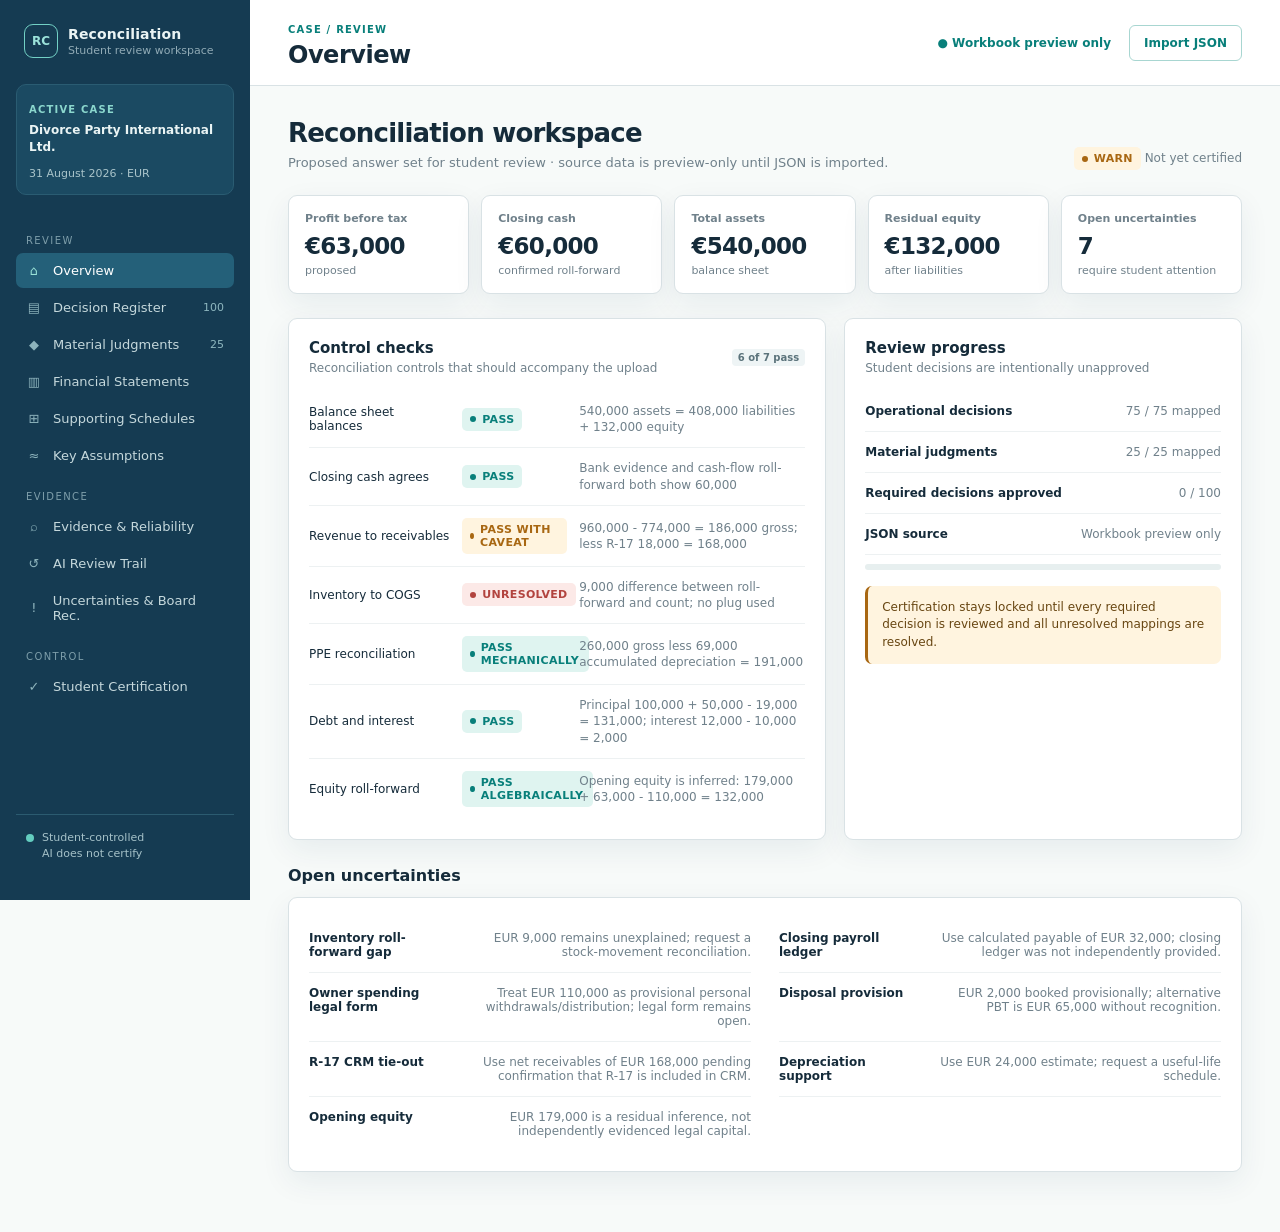
==== index.html @ c32bdc29 "Build reconciliation review application" ====
<!doctype html>
<html lang="en">
<head>
  <meta charset="UTF-8" />
  <meta name="viewport" content="width=device-width, initial-scale=1.0" />
  <title>Reconciliation Review | Student workspace</title>
  <meta name="description" content="Student-controlled financial crime scene reconciliation review workspace." />
  <link rel="stylesheet" href="styles.css" />
</head>
<body>
  <div class="app-shell">
    <aside class="sidebar">
      <div class="brand"><div class="brand-mark">RC</div><div><strong>Reconciliation</strong><span>Student review workspace</span></div></div>
      <div class="case-pill"><span class="eyebrow">ACTIVE CASE</span><strong>Divorce Party International Ltd.</strong><span>31 August 2026 · EUR</span></div>
      <nav id="nav" aria-label="Primary navigation">
        <div class="nav-section">Review</div>
        <button class="nav-item active" data-page="overview"><span>⌂</span>Overview</button>
        <button class="nav-item" data-page="decisions"><span>▤</span>Decision Register <em>100</em></button>
        <button class="nav-item" data-page="judgments"><span>◆</span>Material Judgments <em>25</em></button>
        <button class="nav-item" data-page="statements"><span>▥</span>Financial Statements</button>
        <button class="nav-item" data-page="schedules"><span>⊞</span>Supporting Schedules</button>
        <button class="nav-item" data-page="assumptions"><span>≈</span>Key Assumptions</button>
        <div class="nav-section">Evidence</div>
        <button class="nav-item" data-page="evidence"><span>⌕</span>Evidence & Reliability</button>
        <button class="nav-item" data-page="trail"><span>↺</span>AI Review Trail</button>
        <button class="nav-item" data-page="uncertainties"><span>!</span>Uncertainties & Board Rec.</button>
        <div class="nav-section">Control</div>
        <button class="nav-item" data-page="certification"><span>✓</span>Student Certification</button>
      </nav>
      <div class="sidebar-footer"><div class="security-dot"></div><span>Student-controlled<br/>AI does not certify</span></div>
    </aside>
    <main class="main-content">
      <header class="topbar"><div><span class="breadcrumb">CASE / REVIEW</span><h1 id="page-title">Overview</h1></div><div class="top-actions"><span id="source-status" class="save-state">● Workbook preview only</span><button class="button ghost" data-page="import">Import JSON</button></div></header>
      <div id="app" class="page-content"></div>
    </main>
  </div>
  <div id="toast" class="toast" role="status"></div>
  <input id="json-file" type="file" accept="application/json,.json" hidden />
  <script src="app.js"></script>
</body>
</html>
---- styles.css ----
:root{--ink:#152b3a;--muted:#70818b;--line:#d9e2e5;--paper:#f7faf9;--card:#fff;--teal:#087f7a;--teal-2:#dff4f0;--amber:#a86712;--amber-bg:#fff4df;--red:#b2433e;--red-bg:#fce9e7;--navy:#153b52;--shadow:0 10px 30px rgba(21,59,82,.07);font-family:Inter,ui-sans-serif,system-ui,-apple-system,"Segoe UI",sans-serif;color:var(--ink);background:var(--paper)}*{box-sizing:border-box}body{margin:0;background:var(--paper)}button,input,select{font:inherit}.app-shell{display:flex;min-height:100vh}.sidebar{width:250px;background:var(--navy);color:#eaf4f4;display:flex;flex-direction:column;padding:24px 16px;position:fixed;inset:0 auto 0 0}.brand{display:flex;gap:10px;align-items:center;margin:0 8px 26px}.brand-mark{width:34px;height:34px;border:1px solid #72d0c5;border-radius:9px;display:grid;place-items:center;color:#9be2da;font-weight:800;font-size:12px}.brand strong{display:block;font-size:14px;letter-spacing:.01em}.brand span{display:block;color:#91abb6;font-size:11px;margin-top:2px}.case-pill{background:#1b4a62;border:1px solid #2a5c72;border-radius:10px;padding:13px 12px;margin-bottom:22px}.case-pill strong{display:block;font-size:12px;line-height:1.45;margin:5px 0}.case-pill span:last-child{color:#a9c4ca;font-size:11px}.eyebrow,.breadcrumb{font-size:10px;letter-spacing:.12em;font-weight:800;color:var(--muted)}.case-pill .eyebrow{color:#8bd7cd}.nav-section{font-size:10px;text-transform:uppercase;letter-spacing:.14em;color:#7e9eaa;margin:18px 10px 7px}.nav-item{width:100%;border:0;background:transparent;color:#c5d8dc;text-align:left;display:flex;align-items:center;gap:11px;padding:10px 10px;border-radius:7px;cursor:pointer;font-size:13px;margin:2px 0}.nav-item span{color:#8db3bc;width:16px;text-align:center}.nav-item em{font-style:normal;margin-left:auto;color:#8eb7bf;font-size:11px}.nav-item:hover,.nav-item.active{background:#246079;color:#fff}.nav-item.active span{color:#9ae2d7}.sidebar-footer{margin-top:auto;border-top:1px solid #2b5b70;padding:15px 10px;display:flex;gap:8px;align-items:flex-start;color:#a5c1c8;font-size:11px;line-height:1.4}.security-dot{width:8px;height:8px;background:#63cdbf;border-radius:50%;margin-top:4px}.main-content{margin-left:250px;width:calc(100% - 250px);min-height:100vh}.topbar{height:86px;background:#fff;border-bottom:1px solid var(--line);display:flex;align-items:center;justify-content:space-between;padding:0 38px}.topbar h1{font-size:24px;line-height:1;margin:6px 0 0;letter-spacing:-.02em}.breadcrumb{color:var(--teal)}.top-actions{display:flex;align-items:center;gap:18px}.save-state{font-size:12px;color:var(--teal);font-weight:700}.button{border:0;border-radius:6px;padding:10px 14px;background:var(--teal);color:#fff;font-weight:700;font-size:12px;cursor:pointer}.button:hover{filter:brightness(.95)}.button.ghost{background:#fff;color:var(--teal);border:1px solid #a8d6d1}.button:disabled{opacity:.45;cursor:not-allowed}.page-content{padding:32px 38px 60px;max-width:1520px}.hero{display:flex;justify-content:space-between;align-items:flex-end;margin-bottom:25px}.hero h2{margin:0;font-size:26px;letter-spacing:-.03em}.hero p{margin:7px 0 0;color:var(--muted);font-size:13px}.hero-aside{font-size:12px;color:var(--muted)}.status{display:inline-flex;align-items:center;gap:6px;padding:5px 8px;border-radius:5px;font-size:11px;font-weight:800;letter-spacing:.03em;text-transform:uppercase}.status:before{content:"";width:6px;height:6px;border-radius:50%;background:currentColor}.pass{color:var(--teal);background:var(--teal-2)}.warn{color:var(--amber);background:var(--amber-bg)}.unresolved{color:var(--red);background:var(--red-bg)}.neutral{color:#667681;background:#edf2f4}.metrics{display:grid;grid-template-columns:repeat(5,1fr);gap:12px;margin-bottom:24px}.metric,.card{background:var(--card);border:1px solid var(--line);border-radius:9px;box-shadow:var(--shadow)}.metric{padding:16px}.metric-label{font-size:11px;color:var(--muted);font-weight:700}.metric-value{font-size:23px;font-weight:750;margin-top:8px;letter-spacing:-.03em}.metric-note{font-size:11px;color:var(--muted);margin-top:5px}.grid-2{display:grid;grid-template-columns:1.15fr .85fr;gap:18px}.card{padding:20px}.card h3{font-size:15px;margin:0 0 4px}.card-head{display:flex;justify-content:space-between;align-items:center;margin-bottom:16px}.card-sub{font-size:12px;color:var(--muted);margin:0}.check-row{display:grid;grid-template-columns:1fr 105px 1.6fr;gap:12px;align-items:center;padding:12px 0;border-bottom:1px solid #edf1f2;font-size:12px}.check-row:last-child{border-bottom:0}.check-row .comment{color:var(--muted);line-height:1.35}.list-row{display:flex;justify-content:space-between;gap:20px;padding:13px 0;border-bottom:1px solid #edf1f2;font-size:12px}.list-row:last-child{border-bottom:0}.list-row strong{font-size:12px}.list-row span{color:var(--muted);text-align:right;max-width:65%}.notice{padding:13px 14px;border-radius:7px;border-left:3px solid var(--amber);background:var(--amber-bg);color:#684612;font-size:12px;line-height:1.45}.section-title{font-size:16px;margin:26px 0 12px}.table-card{overflow:hidden;padding:0}.table-wrap{overflow:auto}.data-table{width:100%;border-collapse:collapse;min-width:1000px}.data-table th{font-size:10px;text-transform:uppercase;letter-spacing:.07em;color:#71838b;background:#f3f7f7;text-align:left;padding:12px 13px;border-bottom:1px solid var(--line);white-space:nowrap}.data-table td{padding:12px 13px;border-bottom:1px solid #e9eff0;font-size:12px;vertical-align:top;line-height:1.4}.data-table tr:last-child td{border-bottom:0}.data-table tr:hover td{background:#fbfdfd}.id{font-weight:800;color:var(--teal);white-space:nowrap}.muted{color:var(--muted)}.filters{display:flex;flex-wrap:wrap;gap:9px;margin:0 0 14px}.filters select,.filters input{border:1px solid var(--line);background:#fff;border-radius:6px;padding:9px 10px;font-size:12px;color:var(--ink)}.filters input{min-width:230px}.toolbar{display:flex;justify-content:space-between;align-items:center;margin-bottom:14px}.count{font-size:12px;color:var(--muted)}.accordion{border-top:1px solid var(--line)}.accordion summary{cursor:pointer;padding:15px 0;font-size:13px;font-weight:750;list-style:none;display:flex;justify-content:space-between}.accordion summary::-webkit-details-marker{display:none}.accordion summary:after{content:"+";font-size:16px;color:var(--muted)}details[open] summary:after{content:"−"}.accordion-body{padding:0 0 16px;color:#536872;font-size:12px;line-height:1.55}.two-col-list{display:grid;grid-template-columns:1fr 1fr;gap:0 28px}.statement-grid{display:grid;grid-template-columns:repeat(3,1fr);gap:18px}.statement-table{width:100%;border-collapse:collapse;font-size:12px}.statement-table td{padding:8px 0;border-bottom:1px solid #edf1f2}.statement-table td:last-child{text-align:right;font-variant-numeric:tabular-nums}.statement-table tr.total td{font-weight:800;border-top:1px solid var(--ink);border-bottom:0;padding-top:11px}.statement-table tr.emphasis td{font-weight:800;color:var(--teal)}.import-panel{max-width:900px}.dropzone{border:1px dashed #82bcb7;background:#f1fbf9;border-radius:9px;padding:34px;text-align:center;color:var(--muted);cursor:pointer}.dropzone strong{display:block;color:var(--ink);font-size:15px;margin-bottom:6px}.validation{margin-top:18px}.validation-item{display:flex;gap:10px;padding:11px 0;border-bottom:1px solid #edf1f2;font-size:12px}.validation-item .status{flex:none}.cert-box{border:1px solid #b6deda;background:#f1fbf9;border-radius:9px;padding:22px;max-width:850px}.cert-box h3{margin:0 0 8px}.cert-box p{font-size:13px;line-height:1.5;color:#4f6972}.cert-check{display:flex;gap:10px;align-items:flex-start;margin:18px 0;font-size:12px;line-height:1.4}.cert-check input{margin-top:2px;accent-color:var(--teal)}.empty{padding:28px;text-align:center;color:var(--muted);font-size:13px}.tag{display:inline-block;padding:3px 6px;background:#eef4f5;color:#5b737b;border-radius:4px;font-size:10px;font-weight:700}.mini-bar{height:6px;background:#e7efef;border-radius:10px;overflow:hidden;margin-top:9px}.mini-bar span{display:block;height:100%;background:var(--teal);border-radius:10px}.toast{position:fixed;right:25px;bottom:25px;background:var(--navy);color:#fff;border-radius:7px;padding:12px 15px;font-size:12px;opacity:0;transform:translateY(10px);transition:.2s;pointer-events:none}.toast.show{opacity:1;transform:translateY(0)}@media(max-width:980px){.sidebar{width:205px}.main-content{margin-left:205px;width:calc(100% - 205px)}.metrics{grid-template-columns:repeat(3,1fr)}.statement-grid,.grid-2{grid-template-columns:1fr}.topbar{padding:0 22px}.page-content{padding:25px 22px 50px}}@media(max-width:700px){.sidebar{position:static;width:100%;height:auto}.app-shell{display:block}.sidebar nav,.sidebar-footer{display:none}.case-pill{margin-bottom:0}.main-content{margin:0;width:100%}.topbar{height:78px;padding:0 16px}.top-actions .save-state{display:none}.page-content{padding:22px 16px 45px}.metrics{grid-template-columns:repeat(2,1fr)}.hero{display:block}.hero-aside{margin-top:12px}.two-col-list{grid-template-columns:1fr}}
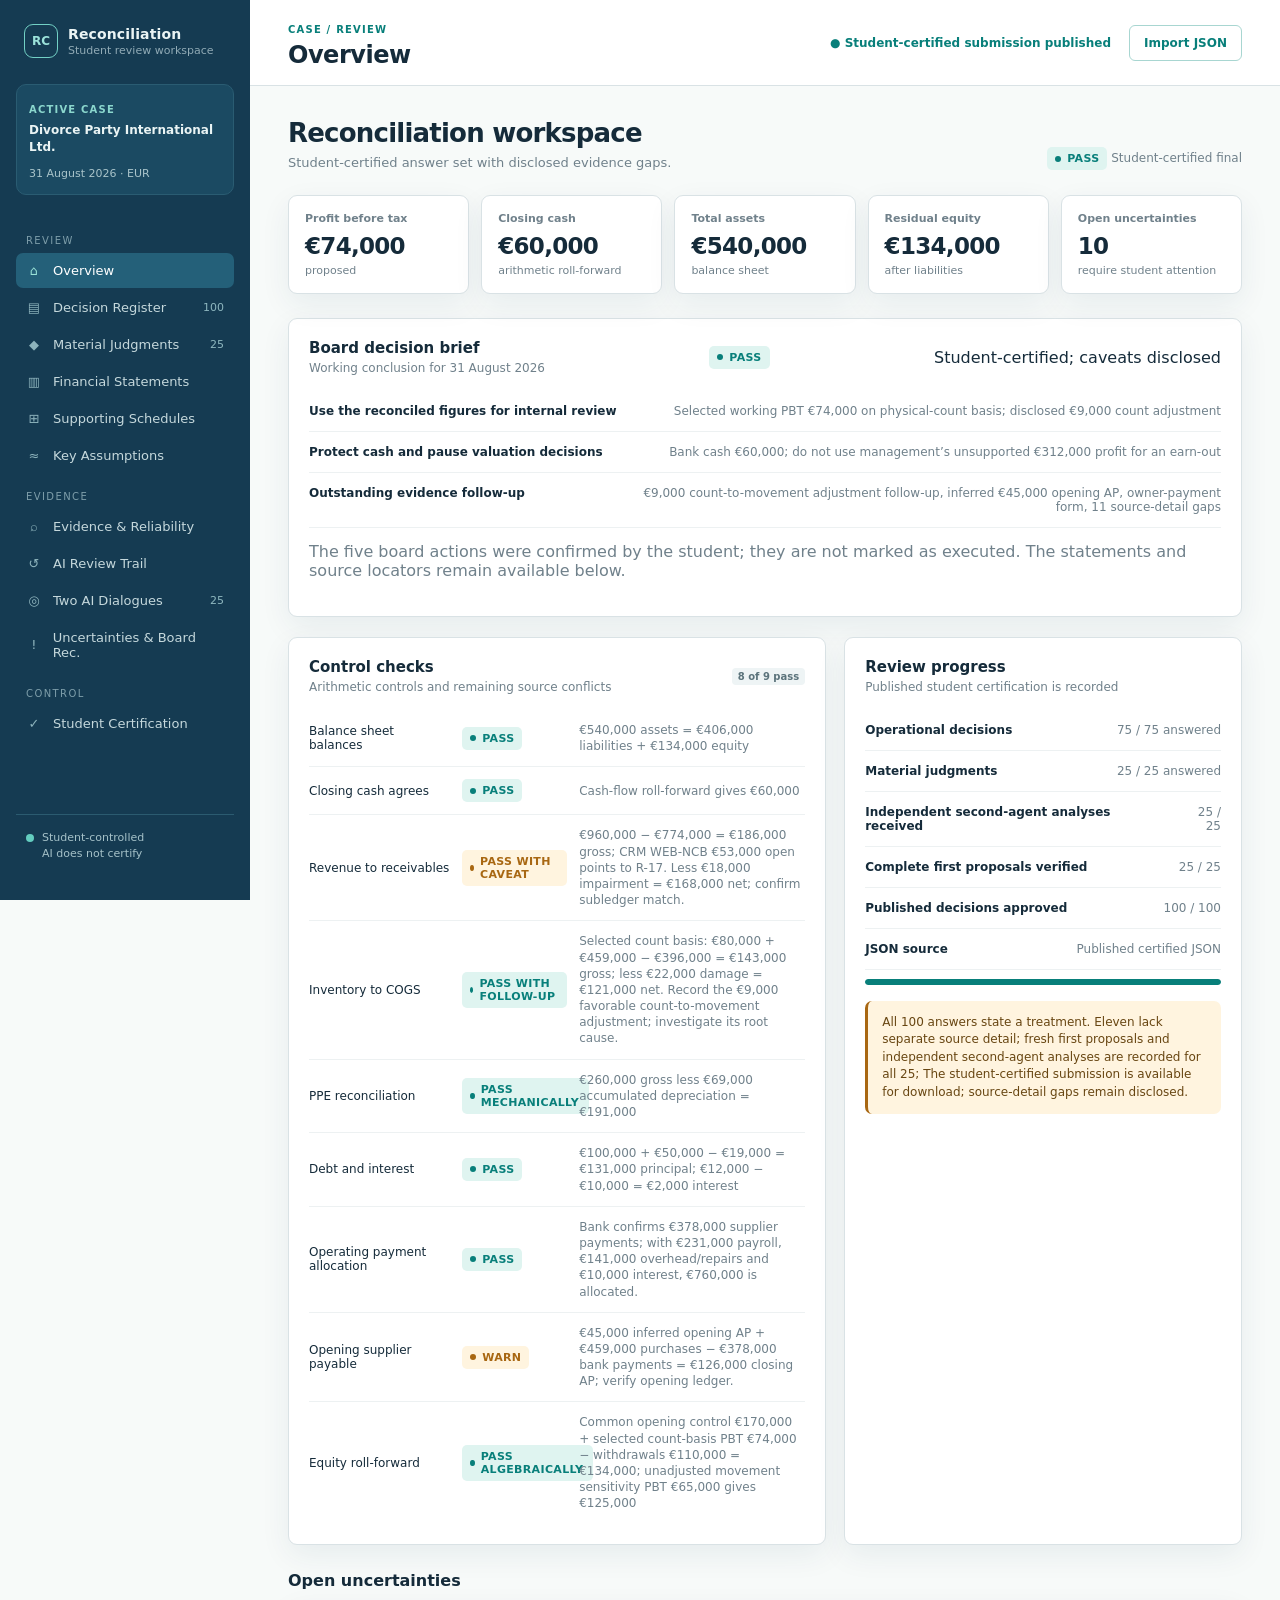
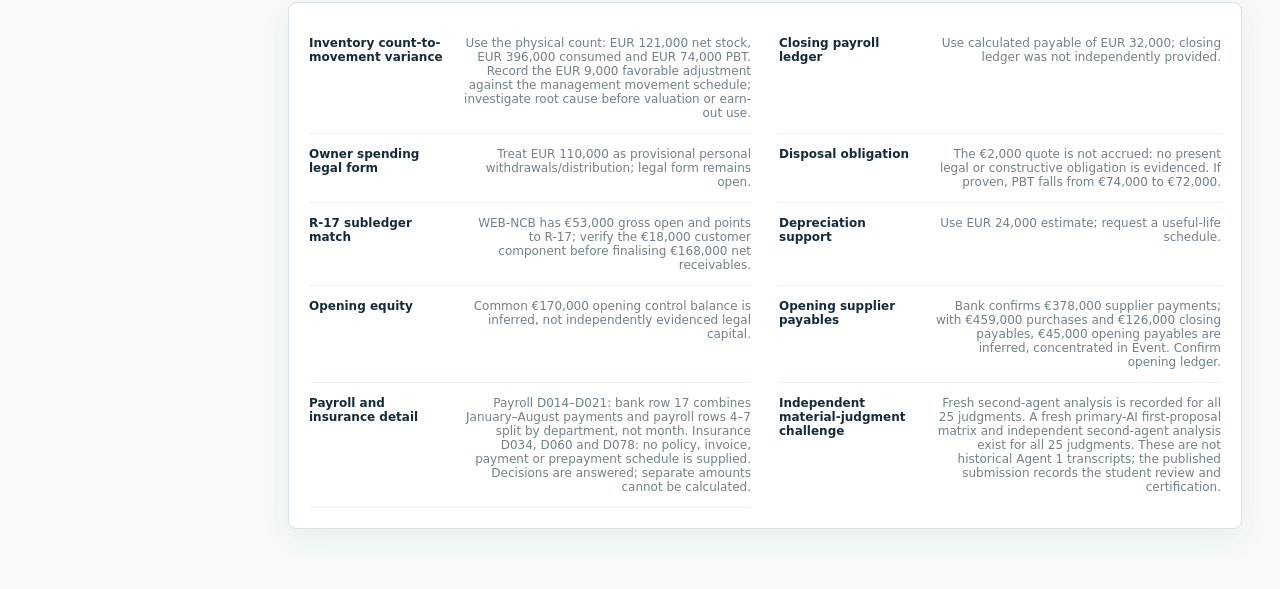
==== commit b8728d89: "Add two independent source-only AI dialogues and comparison" ====
--- a/index.html
+++ b/index.html
@@ -23,6 +23,7 @@
         <div class="nav-section">Evidence</div>
         <button class="nav-item" data-page="evidence"><span>⌕</span>Evidence & Reliability</button>
         <button class="nav-item" data-page="trail"><span>↺</span>AI Review Trail</button>
+        <button class="nav-item" data-page="dialogues"><span>◎</span>Two AI Dialogues <em>25</em></button>
         <button class="nav-item" data-page="uncertainties"><span>!</span>Uncertainties & Board Rec.</button>
         <div class="nav-section">Control</div>
         <button class="nav-item" data-page="certification"><span>✓</span>Student Certification</button>
--- a/styles.css
+++ b/styles.css
@@ -1 +1,8 @@
 :root{--ink:#152b3a;--muted:#70818b;--line:#d9e2e5;--paper:#f7faf9;--card:#fff;--teal:#087f7a;--teal-2:#dff4f0;--amber:#a86712;--amber-bg:#fff4df;--red:#b2433e;--red-bg:#fce9e7;--navy:#153b52;--shadow:0 10px 30px rgba(21,59,82,.07);font-family:Inter,ui-sans-serif,system-ui,-apple-system,"Segoe UI",sans-serif;color:var(--ink);background:var(--paper)}*{box-sizing:border-box}body{margin:0;background:var(--paper)}button,input,select{font:inherit}.app-shell{display:flex;min-height:100vh}.sidebar{width:250px;background:var(--navy);color:#eaf4f4;display:flex;flex-direction:column;padding:24px 16px;position:fixed;inset:0 auto 0 0}.brand{display:flex;gap:10px;align-items:center;margin:0 8px 26px}.brand-mark{width:34px;height:34px;border:1px solid #72d0c5;border-radius:9px;display:grid;place-items:center;color:#9be2da;font-weight:800;font-size:12px}.brand strong{display:block;font-size:14px;letter-spacing:.01em}.brand span{display:block;color:#91abb6;font-size:11px;margin-top:2px}.case-pill{background:#1b4a62;border:1px solid #2a5c72;border-radius:10px;padding:13px 12px;margin-bottom:22px}.case-pill strong{display:block;font-size:12px;line-height:1.45;margin:5px 0}.case-pill span:last-child{color:#a9c4ca;font-size:11px}.eyebrow,.breadcrumb{font-size:10px;letter-spacing:.12em;font-weight:800;color:var(--muted)}.case-pill .eyebrow{color:#8bd7cd}.nav-section{font-size:10px;text-transform:uppercase;letter-spacing:.14em;color:#7e9eaa;margin:18px 10px 7px}.nav-item{width:100%;border:0;background:transparent;color:#c5d8dc;text-align:left;display:flex;align-items:center;gap:11px;padding:10px 10px;border-radius:7px;cursor:pointer;font-size:13px;margin:2px 0}.nav-item span{color:#8db3bc;width:16px;text-align:center}.nav-item em{font-style:normal;margin-left:auto;color:#8eb7bf;font-size:11px}.nav-item:hover,.nav-item.active{background:#246079;color:#fff}.nav-item.active span{color:#9ae2d7}.sidebar-footer{margin-top:auto;border-top:1px solid #2b5b70;padding:15px 10px;display:flex;gap:8px;align-items:flex-start;color:#a5c1c8;font-size:11px;line-height:1.4}.security-dot{width:8px;height:8px;background:#63cdbf;border-radius:50%;margin-top:4px}.main-content{margin-left:250px;width:calc(100% - 250px);min-height:100vh}.topbar{height:86px;background:#fff;border-bottom:1px solid var(--line);display:flex;align-items:center;justify-content:space-between;padding:0 38px}.topbar h1{font-size:24px;line-height:1;margin:6px 0 0;letter-spacing:-.02em}.breadcrumb{color:var(--teal)}.top-actions{display:flex;align-items:center;gap:18px}.save-state{font-size:12px;color:var(--teal);font-weight:700}.button{border:0;border-radius:6px;padding:10px 14px;background:var(--teal);color:#fff;font-weight:700;font-size:12px;cursor:pointer}.button:hover{filter:brightness(.95)}.button.ghost{background:#fff;color:var(--teal);border:1px solid #a8d6d1}.button:disabled{opacity:.45;cursor:not-allowed}.page-content{padding:32px 38px 60px;max-width:1520px}.hero{display:flex;justify-content:space-between;align-items:flex-end;margin-bottom:25px}.hero h2{margin:0;font-size:26px;letter-spacing:-.03em}.hero p{margin:7px 0 0;color:var(--muted);font-size:13px}.hero-aside{font-size:12px;color:var(--muted)}.status{display:inline-flex;align-items:center;gap:6px;padding:5px 8px;border-radius:5px;font-size:11px;font-weight:800;letter-spacing:.03em;text-transform:uppercase}.status:before{content:"";width:6px;height:6px;border-radius:50%;background:currentColor}.pass{color:var(--teal);background:var(--teal-2)}.warn{color:var(--amber);background:var(--amber-bg)}.unresolved{color:var(--red);background:var(--red-bg)}.neutral{color:#667681;background:#edf2f4}.metrics{display:grid;grid-template-columns:repeat(5,1fr);gap:12px;margin-bottom:24px}.metric,.card{background:var(--card);border:1px solid var(--line);border-radius:9px;box-shadow:var(--shadow)}.metric{padding:16px}.metric-label{font-size:11px;color:var(--muted);font-weight:700}.metric-value{font-size:23px;font-weight:750;margin-top:8px;letter-spacing:-.03em}.metric-note{font-size:11px;color:var(--muted);margin-top:5px}.grid-2{display:grid;grid-template-columns:1.15fr .85fr;gap:18px}.card{padding:20px}.card h3{font-size:15px;margin:0 0 4px}.card-head{display:flex;justify-content:space-between;align-items:center;margin-bottom:16px}.card-sub{font-size:12px;color:var(--muted);margin:0}.check-row{display:grid;grid-template-columns:1fr 105px 1.6fr;gap:12px;align-items:center;padding:12px 0;border-bottom:1px solid #edf1f2;font-size:12px}.check-row:last-child{border-bottom:0}.check-row .comment{color:var(--muted);line-height:1.35}.list-row{display:flex;justify-content:space-between;gap:20px;padding:13px 0;border-bottom:1px solid #edf1f2;font-size:12px}.list-row:last-child{border-bottom:0}.list-row strong{font-size:12px}.list-row span{color:var(--muted);text-align:right;max-width:65%}.notice{padding:13px 14px;border-radius:7px;border-left:3px solid var(--amber);background:var(--amber-bg);color:#684612;font-size:12px;line-height:1.45}.section-title{font-size:16px;margin:26px 0 12px}.table-card{overflow:hidden;padding:0}.table-wrap{overflow:auto}.data-table{width:100%;border-collapse:collapse;min-width:1000px}.data-table th{font-size:10px;text-transform:uppercase;letter-spacing:.07em;color:#71838b;background:#f3f7f7;text-align:left;padding:12px 13px;border-bottom:1px solid var(--line);white-space:nowrap}.data-table td{padding:12px 13px;border-bottom:1px solid #e9eff0;font-size:12px;vertical-align:top;line-height:1.4}.data-table tr:last-child td{border-bottom:0}.data-table tr:hover td{background:#fbfdfd}.id{font-weight:800;color:var(--teal);white-space:nowrap}.muted{color:var(--muted)}.filters{display:flex;flex-wrap:wrap;gap:9px;margin:0 0 14px}.filters select,.filters input{border:1px solid var(--line);background:#fff;border-radius:6px;padding:9px 10px;font-size:12px;color:var(--ink)}.filters input{min-width:230px}.toolbar{display:flex;justify-content:space-between;align-items:center;margin-bottom:14px}.count{font-size:12px;color:var(--muted)}.accordion{border-top:1px solid var(--line)}.accordion summary{cursor:pointer;padding:15px 0;font-size:13px;font-weight:750;list-style:none;display:flex;justify-content:space-between}.accordion summary::-webkit-details-marker{display:none}.accordion summary:after{content:"+";font-size:16px;color:var(--muted)}details[open] summary:after{content:"−"}.accordion-body{padding:0 0 16px;color:#536872;font-size:12px;line-height:1.55}.two-col-list{display:grid;grid-template-columns:1fr 1fr;gap:0 28px}.statement-grid{display:grid;grid-template-columns:repeat(3,1fr);gap:18px}.statement-table{width:100%;border-collapse:collapse;font-size:12px}.statement-table td{padding:8px 0;border-bottom:1px solid #edf1f2}.statement-table td:last-child{text-align:right;font-variant-numeric:tabular-nums}.statement-table tr.total td{font-weight:800;border-top:1px solid var(--ink);border-bottom:0;padding-top:11px}.statement-table tr.emphasis td{font-weight:800;color:var(--teal)}.import-panel{max-width:900px}.dropzone{border:1px dashed #82bcb7;background:#f1fbf9;border-radius:9px;padding:34px;text-align:center;color:var(--muted);cursor:pointer}.dropzone strong{display:block;color:var(--ink);font-size:15px;margin-bottom:6px}.validation{margin-top:18px}.validation-item{display:flex;gap:10px;padding:11px 0;border-bottom:1px solid #edf1f2;font-size:12px}.validation-item .status{flex:none}.cert-box{border:1px solid #b6deda;background:#f1fbf9;border-radius:9px;padding:22px;max-width:850px}.cert-box h3{margin:0 0 8px}.cert-box p{font-size:13px;line-height:1.5;color:#4f6972}.cert-check{display:flex;gap:10px;align-items:flex-start;margin:18px 0;font-size:12px;line-height:1.4}.cert-check input{margin-top:2px;accent-color:var(--teal)}.empty{padding:28px;text-align:center;color:var(--muted);font-size:13px}.tag{display:inline-block;padding:3px 6px;background:#eef4f5;color:#5b737b;border-radius:4px;font-size:10px;font-weight:700}.mini-bar{height:6px;background:#e7efef;border-radius:10px;overflow:hidden;margin-top:9px}.mini-bar span{display:block;height:100%;background:var(--teal);border-radius:10px}.toast{position:fixed;right:25px;bottom:25px;background:var(--navy);color:#fff;border-radius:7px;padding:12px 15px;font-size:12px;opacity:0;transform:translateY(10px);transition:.2s;pointer-events:none}.toast.show{opacity:1;transform:translateY(0)}@media(max-width:980px){.sidebar{width:205px}.main-content{margin-left:205px;width:calc(100% - 205px)}.metrics{grid-template-columns:repeat(3,1fr)}.statement-grid,.grid-2{grid-template-columns:1fr}.topbar{padding:0 22px}.page-content{padding:25px 22px 50px}}@media(max-width:700px){.sidebar{position:static;width:100%;height:auto}.app-shell{display:block}.sidebar nav,.sidebar-footer{display:none}.case-pill{margin-bottom:0}.main-content{margin:0;width:100%}.topbar{height:78px;padding:0 16px}.top-actions .save-state{display:none}.page-content{padding:22px 16px 45px}.metrics{grid-template-columns:repeat(2,1fr)}.hero{display:block}.hero-aside{margin-top:12px}.two-col-list{grid-template-columns:1fr}}
+
+.source-map .data-table{min-width:850px}.source-map .data-table td{overflow-wrap:anywhere}
+@media(max-width:700px){.sidebar nav{display:flex;gap:4px;overflow-x:auto;scrollbar-width:thin;margin-top:12px}.sidebar .nav-section{display:none}.sidebar .nav-item{flex:0 0 auto;width:auto;white-space:nowrap;margin:0;padding:9px 10px}.sidebar .nav-item em{margin-left:6px}}
+
+.mobile-hint{display:none}@media(max-width:700px){.mobile-hint{display:block;margin-top:8px}.source-map .data-table{min-width:0}.source-map .data-table thead{display:none}.source-map .data-table tr{display:block;border-bottom:1px solid var(--line)}.source-map .data-table td{display:block;border:0;padding:5px 12px}.source-map .data-table td:first-child{font-weight:750;padding-top:12px}.source-map .data-table td:last-child{padding-bottom:12px}.source-map .data-table td:nth-child(2):before{content:"Source: ";font-weight:750}.source-map .data-table td:nth-child(3):before{content:"Locator: ";font-weight:750}.source-map .data-table td:nth-child(4):before{content:"Limit: ";font-weight:750}}
+
+.dialogue-meta .list-row span { overflow-wrap: anywhere; text-align: right; }
